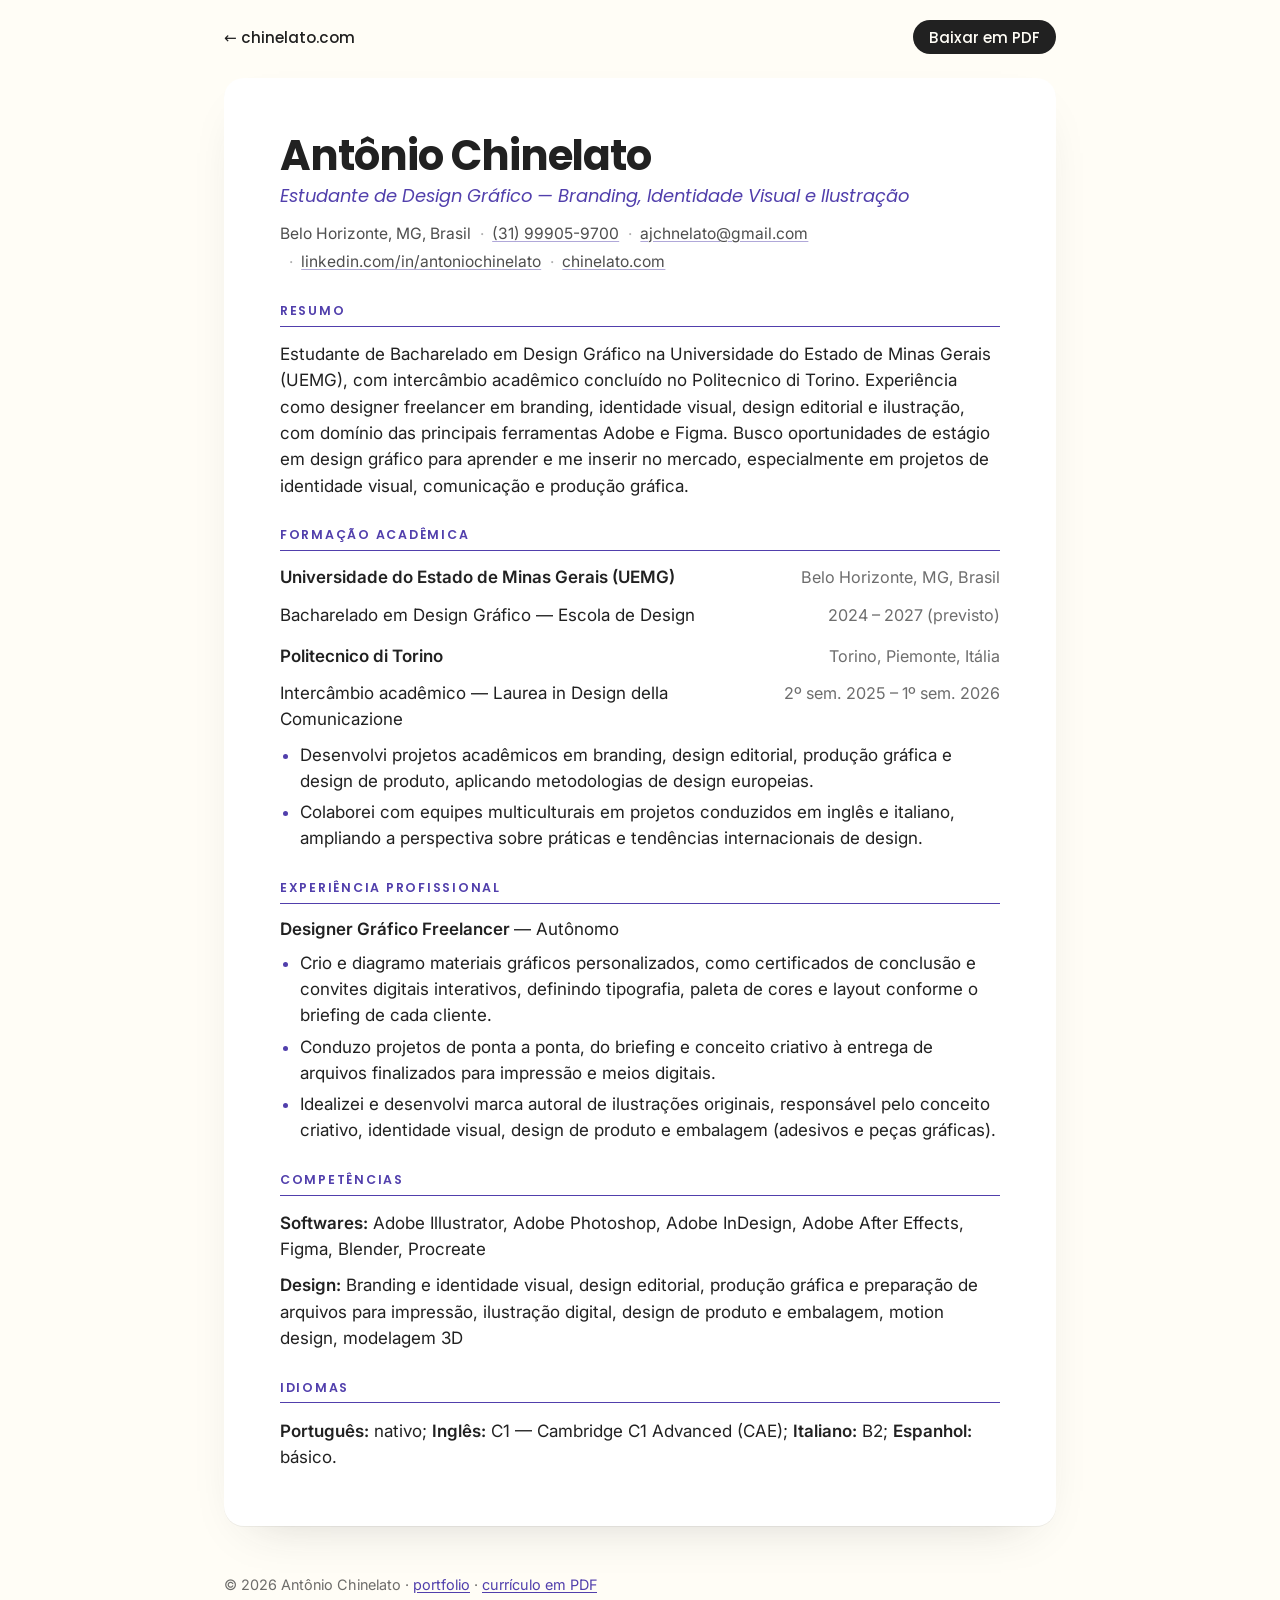
==== curriculo.html @ 6d930bae "Add résumé page and generated A4 PDF curriculo.html shares the site tokens and prints as one A4 page" ====
<!DOCTYPE html>
<html lang="pt-BR" class="no-js">
<head>
  <meta charset="utf-8">
  <meta name="viewport" content="width=device-width, initial-scale=1">
  <title>Currículo — Antônio Chinelato</title>
  <meta name="description" content="Currículo de Antônio Chinelato, estudante de Design Gráfico na UEMG com intercâmbio no Politecnico di Torino. Branding, identidade visual, design editorial e ilustração.">
  <meta name="author" content="Antônio Chinelato">
  <meta name="theme-color" content="#513fac">
  <link rel="canonical" href="https://chinelato.com/curriculo.html">
  <meta property="og:type" content="profile">
  <meta property="og:locale" content="pt_BR">
  <meta property="og:title" content="Currículo — Antônio Chinelato">
  <meta property="og:description" content="Estudante de Design Gráfico — Branding, Identidade Visual e Ilustração.">
  <meta property="og:url" content="https://chinelato.com/curriculo.html">
  <meta property="og:image" content="https://chinelato.com/assets/img/og-image.jpg">
  <link rel="icon" href="favicon.svg" type="image/svg+xml">
  <link rel="apple-touch-icon" href="apple-touch-icon.png">
  <link rel="preconnect" href="https://fonts.googleapis.com">
  <link rel="preconnect" href="https://fonts.gstatic.com" crossorigin>
  <link rel="stylesheet" href="https://fonts.googleapis.com/css2?family=Inter:wght@400;600&family=Poppins:ital,wght@0,500;0,600;0,700;1,400&display=swap">
  <link rel="stylesheet" href="css/style.css">
  <link rel="stylesheet" href="css/curriculo.css">
  <script>document.documentElement.className = document.documentElement.className.replace('no-js', 'js');</script>
</head>
<body class="cv">
  <a class="skip-link" href="#conteudo">Pular para o conteúdo</a>

  <nav class="cv-nav" aria-label="Página">
    <a class="cv-nav__back" href="index.html"><span aria-hidden="true">←</span> chinelato.com</a>
    <a class="cv-nav__pdf" href="curriculo-antonio-chinelato.pdf" type="application/pdf">Baixar em PDF</a>
  </nav>

  <main class="cv-page" id="conteudo">
    <header class="cv-header">
      <h1>Antônio Chinelato</h1>
      <p class="cv-role">Estudante de Design Gráfico — Branding, Identidade Visual e Ilustração</p>
      <ul class="cv-contact">
        <li>Belo Horizonte, MG, Brasil</li>
        <li><a href="tel:+5531999059700">(31) 99905-9700</a></li>
        <li><a href="mailto:ajchnelato@gmail.com">ajchnelato@gmail.com</a></li>
        <li><a href="https://www.linkedin.com/in/antoniochinelato" rel="me noopener" target="_blank">linkedin.com/in/antoniochinelato</a></li>
        <li><a href="https://chinelato.com/">chinelato.com</a></li>
      </ul>
    </header>

    <section class="cv-section" aria-labelledby="cv-resumo">
      <h2 id="cv-resumo">Resumo</h2>
      <p>Estudante de Bacharelado em Design Gráfico na Universidade do Estado de Minas Gerais (UEMG), com intercâmbio acadêmico concluído no Politecnico di Torino. Experiência como designer freelancer em branding, identidade visual, design editorial e ilustração, com domínio das principais ferramentas Adobe e Figma. Busco oportunidades de estágio em design gráfico para aprender e me inserir no mercado, especialmente em projetos de identidade visual, comunicação e produção gráfica.</p>
    </section>

    <section class="cv-section" aria-labelledby="cv-formacao">
      <h2 id="cv-formacao">Formação acadêmica</h2>

      <article class="cv-entry">
        <h3>Universidade do Estado de Minas Gerais (UEMG)</h3>
        <p class="cv-entry__where">Belo Horizonte, MG, Brasil</p>
        <p class="cv-entry__what">Bacharelado em Design Gráfico — Escola de Design</p>
        <p class="cv-entry__when">2024 – 2027 (previsto)</p>
      </article>

      <article class="cv-entry">
        <h3>Politecnico di Torino</h3>
        <p class="cv-entry__where">Torino, Piemonte, Itália</p>
        <p class="cv-entry__what">Intercâmbio acadêmico — Laurea in Design della Comunicazione</p>
        <p class="cv-entry__when">2º sem. 2025 – 1º sem. 2026</p>
        <ul class="cv-list">
          <li>Desenvolvi projetos acadêmicos em branding, design editorial, produção gráfica e design de produto, aplicando metodologias de design europeias.</li>
          <li>Colaborei com equipes multiculturais em projetos conduzidos em inglês e italiano, ampliando a perspectiva sobre práticas e tendências internacionais de design.</li>
        </ul>
      </article>
    </section>

    <section class="cv-section" aria-labelledby="cv-experiencia">
      <h2 id="cv-experiencia">Experiência profissional</h2>

      <article class="cv-entry">
        <h3>Designer Gráfico Freelancer <span class="cv-entry__org">— Autônomo</span></h3>
        <ul class="cv-list">
          <li>Crio e diagramo materiais gráficos personalizados, como certificados de conclusão e convites digitais interativos, definindo tipografia, paleta de cores e layout conforme o briefing de cada cliente.</li>
          <li>Conduzo projetos de ponta a ponta, do briefing e conceito criativo à entrega de arquivos finalizados para impressão e meios digitais.</li>
          <li>Idealizei e desenvolvi marca autoral de ilustrações originais, responsável pelo conceito criativo, identidade visual, design de produto e embalagem (adesivos e peças gráficas).</li>
        </ul>
      </article>
    </section>

    <section class="cv-section" aria-labelledby="cv-competencias">
      <h2 id="cv-competencias">Competências</h2>
      <p><strong>Softwares:</strong> Adobe Illustrator, Adobe Photoshop, Adobe InDesign, Adobe After Effects, Figma, Blender, Procreate</p>
      <p><strong>Design:</strong> Branding e identidade visual, design editorial, produção gráfica e preparação de arquivos para impressão, ilustração digital, design de produto e embalagem, motion design, modelagem 3D</p>
    </section>

    <section class="cv-section" aria-labelledby="cv-idiomas">
      <h2 id="cv-idiomas">Idiomas</h2>
      <p><strong>Português:</strong> nativo; <strong>Inglês:</strong> C1 — Cambridge C1 Advanced (CAE); <strong>Italiano:</strong> B2; <strong>Espanhol:</strong> básico.</p>
    </section>
  </main>

  <footer class="cv-footer">
    <p>© 2026 Antônio Chinelato · <a href="index.html">portfolio</a> · <a href="curriculo-antonio-chinelato.pdf" type="application/pdf">currículo em PDF</a></p>
  </footer>
</body>
</html>
---- css/style.css ----
/* =========================================================
   Antônio Chinelato — Portfolio 2026
   Palette and type lifted from the original PDF.
   ========================================================= */

:root {
  --cream: #fffdf6;
  --purple: #513fac;
  --ink: #212121;

  --cibho: #2e174c;
  --cibho-teal: #34abab;
  --cibho-yellow: #fec40e;

  --aslain: #2a899a;
  --aslain-deep: #23788a; /* darkened only behind body text (WCAG AA) */

  --estasong: #2884bc;
  --estasong-deep: #1f74a8; /* idem */
  --estasong-pink: #fd72be;

  --font-display:
    "Poppins", ui-sans-serif, system-ui, -apple-system, "Segoe UI", sans-serif;
  --font-body:
    "Inter", ui-sans-serif, system-ui, -apple-system, "Segoe UI", sans-serif;

  --gutter: clamp(1.25rem, 5vw, 5rem);
  --max: 76rem;
  --radius: 1.25rem;
  --section-y: clamp(4rem, 10vw, 8rem);

  --ease: cubic-bezier(0.22, 0.61, 0.36, 1);
  --dur: 0.75s;

  --text: clamp(1.0625rem, 0.95vw + 0.8rem, 1.25rem);
}

/* ---------- reset ---------- */
*,
*::before,
*::after {
  box-sizing: border-box;
}
html {
  -webkit-text-size-adjust: 100%;
  scroll-padding-top: 5.5rem;
}
body {
  margin: 0;
  background: var(--cream);
  color: var(--ink);
  font: 400 var(--text) / 1.6 var(--font-body);
  -webkit-font-smoothing: antialiased;
  overflow-x: clip;
}
img {
  display: block;
  max-width: 100%;
  height: auto;
}
figure {
  margin: 0;
}
ul,
ol {
  margin: 0;
  padding: 0;
  list-style: none;
}
h1,
h2,
h3,
p {
  margin: 0;
}
a {
  color: inherit;
}
strong {
  font-weight: 600;
}

@media (prefers-reduced-motion: no-preference) {
  html {
    scroll-behavior: smooth;
  }
}

:focus-visible {
  outline: 3px solid var(--purple);
  outline-offset: 3px;
  box-shadow: 0 0 0 7px var(--cream);
  border-radius: 0.25rem;
}

.visually-hidden {
  position: absolute !important;
  width: 1px;
  height: 1px;
  padding: 0;
  margin: -1px;
  overflow: hidden;
  clip: rect(0 0 0 0);
  clip-path: inset(50%);
  white-space: nowrap;
  border: 0;
}

.skip-link {
  position: fixed;
  top: 0.75rem;
  left: 0.75rem;
  z-index: 100;
  padding: 0.6rem 1rem;
  background: var(--ink);
  color: var(--cream);
  font: 500 0.95rem var(--font-display);
  border-radius: 999px;
  transform: translateY(-200%);
  transition: transform 0.2s var(--ease);
}
.skip-link:focus {
  transform: none;
}

.container {
  width: min(100% - 2 * var(--gutter), var(--max));
  margin-inline: auto;
}

/* ---------- header / nav ---------- */
.site-header {
  position: fixed;
  inset: 0 0 auto 0;
  z-index: 50;
  transition:
    background 0.35s var(--ease),
    box-shadow 0.35s var(--ease),
    padding 0.35s var(--ease);
  padding-block: clamp(0.75rem, 1.5vw, 1.25rem);
}
.site-header.is-scrolled {
  background: color-mix(in srgb, var(--cream) 85%, transparent);
  backdrop-filter: blur(14px);
  -webkit-backdrop-filter: blur(14px);
  box-shadow: 0 1px 0 rgba(47, 47, 47, 0.08);
  padding-block: 0.55rem;
}
.nav {
  width: min(100% - 2 * var(--gutter), var(--max));
  margin-inline: auto;
  display: flex;
  align-items: center;
  justify-content: space-between;
  gap: 1rem;
}
.nav__brand {
  font: 600 clamp(1rem, 1.4vw, 1.2rem) / 1.05 var(--font-display);
  letter-spacing: -0.01em;
  text-decoration: none;
  color: var(--ink);
  padding: 0.5rem 0;
}
.nav__links {
  display: flex;
  gap: 0.2rem;
  flex-shrink: 0;
  padding: 0.3rem;
  background: var(--ink);
  border-radius: 999px;
}
.nav__links a {
  display: block;
  padding: 0.5rem clamp(0.7rem, 1.4vw, 1.05rem);
  border-radius: 999px;
  color: var(--cream);
  font: 500 0.95rem / 1 var(--font-display);
  text-decoration: none;
  transition:
    background 0.25s var(--ease),
    color 0.25s var(--ease);
}
.nav__links a:hover {
  background: rgba(255, 253, 246, 0.14);
}
.nav__links a[aria-current] {
  background: var(--purple);
}
.nav__links a:focus-visible {
  box-shadow: none;
  outline-color: var(--cream);
  outline-offset: -3px;
}

/* ---------- hero ---------- */
.hero {
  --cols: minmax(0, 1fr) clamp(9rem, 34vw, 34rem);
  --hero-size: clamp(2.4rem, 12.3vw, 13.5rem);
  position: relative;
  display: grid;
  grid-template-columns: var(--cols);
  grid-template-rows: 1fr auto minmax(6rem, 0.28fr);
  min-height: 100vh;
  min-height: 100svh;
  background: var(--cream);
  overflow: hidden;
}
.hero__column {
  grid-column: 2;
  grid-row: 1 / -1;
  background: var(--ink);
  transform-origin: top;
  animation: hero-column 1s var(--ease) both;
}
.hero__name {
  grid-column: 2;
  grid-row: 1;
  align-self: end;
  justify-self: end;
  z-index: 2;
  margin: 0;
  padding: 0 clamp(1rem, 3.5vw, 3.75rem) clamp(0.75rem, 2vw, 1.5rem) 0;
  color: var(--cream);
  font: 600 clamp(1.3rem, 3.5vw, 3.75rem) / 1.08 var(--font-display);
  letter-spacing: -0.02em;
  text-align: right;
  animation: fade-up 0.9s var(--ease) 0.55s both;
}
.hero__name-line {
  display: block;
}

.hero__band {
  position: relative;
  isolation: isolate;
  grid-column: 1 / -1;
  grid-row: 2;
  display: grid;
  grid-template-columns: var(--cols);
  align-items: center;
  padding-block: 0.04em;
  font: 700 var(--hero-size) / 1.02 var(--font-display);
  letter-spacing: -0.045em;
  color: var(--cream);
  z-index: 1;
}
.hero__band::before {
  content: "";
  position: absolute;
  inset: 0;
  z-index: -1;
  background: var(--purple);
  transform-origin: left;
  animation: hero-band 0.95s var(--ease) 0.15s both;
}
.hero__word {
  display: block;
  white-space: nowrap;
}
.hero__word--a {
  padding-left: var(--gutter);
}
.hero__word--b {
  padding-left: clamp(0.6rem, 2vw, 2.25rem);
}
.hero__word .ch {
  display: inline-block;
  animation: rise 0.9s var(--ease) both;
  animation-delay: calc(0.55s + var(--i) * 45ms);
}
.hero__word:not(.is-split) {
  animation: rise 0.9s var(--ease) 0.55s both;
}

.hero__foot {
  grid-column: 1;
  grid-row: 3;
  align-self: end;
  display: flex;
  align-items: flex-end;
  justify-content: space-between;
  gap: 1rem;
  padding: 0 var(--gutter) clamp(1.25rem, 3vw, 2.5rem);
  animation: fade-up 0.9s var(--ease) 1.3s both;
}
.hero__caption {
  font: italic 400 clamp(0.95rem, 1.3vw, 1.15rem) / 1.3 var(--font-display);
  color: var(--purple);
}
.hero__scroll {
  font: 500 0.9rem / 1 var(--font-display);
  color: var(--ink);
  text-decoration: none;
  white-space: nowrap;
  opacity: 0.8;
  transition:
    opacity 0.3s var(--ease),
    transform 0.3s var(--ease);
}
.hero__scroll span {
  display: inline-block;
  animation: nudge 1.8s ease-in-out infinite;
}
.hero__scroll:hover {
  opacity: 1;
}
html.is-scrolled .hero__scroll {
  opacity: 0;
  pointer-events: none;
}

@keyframes hero-column {
  from {
    transform: scaleY(0);
  }
}
@keyframes hero-band {
  from {
    transform: scaleX(0);
  }
}
@keyframes rise {
  from {
    opacity: 0;
    transform: translateY(0.35em);
  }
}
@keyframes fade-up {
  from {
    opacity: 0;
    transform: translateY(0.75rem);
  }
}
@keyframes nudge {
  0%,
  100% {
    transform: translateY(0);
  }
  50% {
    transform: translateY(0.2em);
  }
}

/* ---------- shared components ---------- */
.pill {
  display: inline-block;
  padding: 0.32em 0.7em 0.38em;
  border-radius: 0.5em;
  background: var(--ink);
  color: var(--cream);
  font: 600 clamp(1.7rem, 3.6vw, 3.1rem) / 1.12 var(--font-display);
  letter-spacing: -0.02em;
  max-width: 100%;
  text-wrap: balance;
}
.pill--lg {
  font-size: clamp(1.85rem, 4.2vw, 3.6rem);
}
.pill--purple {
  background: var(--purple);
}

.kicker {
  font: italic 400 clamp(1.2rem, 1.9vw, 1.65rem) / 1.25 var(--font-display);
  letter-spacing: -0.01em;
}

.chips {
  display: flex;
  flex-wrap: wrap;
  gap: 0.55rem;
}
.chips li {
  padding: 0.5em 0.95em;
  background: var(--ink);
  color: var(--cream);
  border-radius: 0.6em;
  font: 400 clamp(0.95rem, 1.1vw, 1.1rem) / 1.2 var(--font-body);
  transition:
    transform 0.35s var(--ease),
    background 0.35s var(--ease);
}
.chips li:hover {
  transform: translateY(-3px);
  background: #3a3a3a;
}

/* ---------- about ---------- */
.about {
  background: var(--purple);
  color: var(--cream);
  padding-block: var(--section-y) clamp(3rem, 7vw, 6rem);
}
.about__grid {
  display: grid;
  grid-template-columns: minmax(0, 1.1fr) minmax(0, 0.9fr);
  gap: clamp(2.5rem, 6vw, 6rem);
  align-items: start;
}
.about__intro p {
  margin-top: 1.4rem;
  max-width: 34rem;
}
.about__intro .pill {
  margin-bottom: 0.6rem;
}
.about__tags .kicker {
  margin-bottom: 0.9rem;
}
.about__tags .chips + .kicker {
  margin-top: 2.25rem;
}

/* ---------- projects intro / index ---------- */
.projects-intro {
  background: var(--purple);
  color: var(--cream);
  padding-block: clamp(3rem, 7vw, 6rem) var(--section-y);
}
.index {
  margin-top: clamp(2rem, 4vw, 3.5rem);
  border-top: 1px solid rgba(255, 253, 246, 0.22);
  counter-reset: none;
}
.index__item a {
  display: grid;
  grid-template-columns: 3.5rem minmax(0, 1fr) minmax(0, 1.4fr);
  align-items: baseline;
  gap: 1rem 1.5rem;
  padding: 1.1rem 0.75rem;
  border-bottom: 1px solid rgba(255, 253, 246, 0.22);
  text-decoration: none;
  color: var(--cream);
  position: relative;
  transition: padding-left 0.4s var(--ease);
}
.index__item a::before {
  content: "";
  position: absolute;
  left: 0;
  top: 0;
  bottom: 0;
  width: 0.35rem;
  background: var(--accent);
  transform: scaleY(0);
  transform-origin: bottom;
  transition: transform 0.4s var(--ease);
}
.index__item a:hover::before,
.index__item a:focus-visible::before {
  transform: scaleY(1);
}
.index__item a:hover {
  padding-left: 1.5rem;
}
.index__num {
  font: 500 0.95rem var(--font-display);
  opacity: 0.7;
}
.index__name {
  font: 600 clamp(1.4rem, 2.4vw, 2rem) / 1.1 var(--font-display);
  letter-spacing: -0.02em;
}
.index__type {
  font: italic 400 clamp(0.95rem, 1.2vw, 1.1rem) / 1.35 var(--font-display);
  opacity: 0.85;
}

/* ---------- project blocks ---------- */
.project__hero {
  display: grid;
  grid-template-rows: 1fr auto;
  min-height: clamp(26rem, 78vh, 46rem);
  padding: clamp(6rem, 14vh, 8rem) var(--gutter) clamp(2rem, 5vw, 3.5rem);
  color: var(--cream);
}
.project__logo {
  place-self: center;
  width: min(100%, 58rem);
  height: auto;
}
.project__logo--aslain {
  width: min(70%, 40rem);
}
.project__logo--estasong {
  width: min(85%, 40rem);
}
.project__title {
  font: 600 clamp(1.1rem, 1.6vw, 1.35rem) / 1.3 var(--font-display);
  letter-spacing: -0.01em;
  margin-top: clamp(2rem, 6vh, 4rem);
}
.project__type {
  display: block;
  font-weight: 400;
}

.project--cibho .project__hero {
  background: var(--cibho);
}
.project--aslain .project__hero {
  background: var(--aslain);
}
.project--estasong .project__hero {
  background: var(--estasong);
}

.project__body {
  padding-block: var(--section-y);
}
.project__body--cream {
  background: var(--cream);
  color: var(--ink);
}
.project__body--cibho {
  background: var(--cibho);
  color: var(--cream);
  overflow: hidden;
}
.project__body--aslain-deep {
  background: var(--aslain-deep);
  color: var(--cream);
  padding-block: 0;
}
.project__body--estasong-deep {
  background: var(--estasong-deep);
  color: var(--cream);
  padding-block: 0;
}

.split {
  display: grid;
  grid-template-columns: minmax(0, 1fr) minmax(0, 1.15fr);
  gap: clamp(2.5rem, 6vw, 6rem);
  align-items: center;
}
.split--reverse {
  grid-template-columns: minmax(0, 1.15fr) minmax(0, 1fr);
}
.split--reverse .split__text {
  order: 2;
}
.split__text {
  max-width: 32rem;
}
.split__text p + p {
  margin-top: 1.4rem;
}

/* full-bleed text | image */
.bleed {
  display: grid;
  grid-template-columns: minmax(0, 1fr) minmax(0, 1fr);
}
.bleed__text {
  align-self: center;
  justify-self: end;
  width: min(100%, calc(var(--max) / 2));
  padding: var(--section-y) clamp(2rem, 5vw, 5rem) var(--section-y)
    var(--gutter);
}
.bleed__text p {
  max-width: 30rem;
}
.bleed__text p + p {
  margin-top: 1.4rem;
}
.bleed__media {
  position: relative;
  min-height: clamp(24rem, 80vh, 52rem);
  overflow: hidden;
}
.bleed__media img {
  position: absolute;
  inset: 0;
  width: 100%;
  height: 100%;
  object-fit: cover;
}
.bleed__media--stack {
  display: grid;
  grid-template-rows: 1fr 1fr;
}
.bleed__media--stack figure {
  position: relative;
  overflow: hidden;
}
.bleed__media--stack img {
  position: absolute;
  inset: 0;
  width: 100%;
  height: 100%;
  object-fit: cover;
}

/* image cards */
.card-img {
  border-radius: var(--radius);
  overflow: hidden;
  aspect-ratio: 3 / 4;
  background: rgba(47, 47, 47, 0.06);
}
.card-img img {
  width: 100%;
  height: 100%;
  object-fit: cover;
  transition: transform 1s var(--ease);
}
.card-img:hover img {
  transform: scale(1.04);
}
.card-img--wide {
  aspect-ratio: 16 / 9;
  grid-column: 1 / -1;
}

.pattern-grid {
  display: grid;
  grid-template-columns: 1fr 1fr;
  gap: clamp(1rem, 2vw, 1.5rem);
}
.mosaic {
  display: grid;
  grid-template-columns: 1fr 1fr;
  gap: clamp(1rem, 2vw, 1.5rem);
}
.mosaic .card-img:not(.card-img--wide) {
  aspect-ratio: 1;
}

/* CiBho? collage */
.collage--cibho {
  display: grid;
  grid-template-columns: minmax(0, 0.85fr) minmax(0, 1.15fr) minmax(0, 1fr);
  gap: clamp(2rem, 4vw, 4rem);
  align-items: center;
}
.collage__phone img {
  width: min(100%, 22rem);
  margin-inline: auto;
  filter: drop-shadow(0 30px 40px rgba(0, 0, 0, 0.35));
}
.collage__objects {
  position: relative;
  display: grid;
  gap: clamp(1rem, 3vw, 2.5rem);
}
.collage__hat {
  width: 70%;
  justify-self: end;
}
.collage__brochure {
  width: 92%;
}
.collage__objects img {
  filter: drop-shadow(0 24px 30px rgba(0, 0, 0, 0.3));
}
.collage__text p {
  max-width: 24rem;
}

.float {
  animation: float var(--t, 8s) ease-in-out var(--delay, 0s) infinite;
  transform: rotate(var(--r, 0deg));
}
@keyframes float {
  0%,
  100% {
    transform: translateY(0) rotate(var(--r, 0deg));
  }
  50% {
    transform: translateY(-14px) rotate(var(--r, 0deg));
  }
}

/* ---------- contact ---------- */
.contact__top {
  background: var(--ink);
  display: grid;
  place-items: center;
  text-align: center;
  padding: clamp(6rem, 16vh, 10rem) var(--gutter);
}
.contact__links {
  background: var(--cream);
  padding: clamp(3rem, 7vw, 5rem) var(--gutter);
  text-align: center;
}
.contact__links li + li {
  margin-top: 0.5rem;
}
.contact__links a {
  display: inline-block;
  font: italic 400 clamp(1.2rem, 2.6vw, 2.1rem) / 1.35 var(--font-display);
  color: var(--purple);
  text-decoration-thickness: 0.08em;
  text-underline-offset: 0.12em;
  transition:
    color 0.3s var(--ease),
    text-decoration-thickness 0.3s var(--ease);
  overflow-wrap: anywhere;
}
.contact__links a:hover {
  color: var(--ink);
  text-decoration-thickness: 0.14em;
}

/* ---------- footer ---------- */
.site-footer {
  background: var(--cream);
  border-top: 1px solid rgba(47, 47, 47, 0.1);
  padding: 1.5rem 0 2rem;
  font: 400 0.9rem / 1.5 var(--font-body);
  color: rgba(47, 47, 47, 0.75);
}
.site-footer__inner {
  display: flex;
  flex-wrap: wrap;
  justify-content: space-between;
  gap: 0.5rem 1.5rem;
}
.site-footer a {
  color: var(--purple);
  text-underline-offset: 0.15em;
}
.site-footer a:hover {
  color: var(--ink);
}

/* ---------- scroll reveal ---------- */
html.js .reveal {
  opacity: 0;
  transform: translateY(1.6rem);
  transition:
    opacity var(--dur) var(--ease),
    transform var(--dur) var(--ease);
  transition-delay: var(--d, 0s);
  will-change: opacity, transform;
}
html.js .reveal--zoom {
  transform: scale(0.94);
}
html.js .reveal.is-visible {
  opacity: 1;
  transform: none;
}

/* ---------- responsive ---------- */
@media (max-width: 56rem) {
  .about__grid,
  .split,
  .split--reverse {
    grid-template-columns: 1fr;
  }
  .split--reverse .split__text {
    order: 0;
  }
  .bleed {
    grid-template-columns: 1fr;
  }
  .bleed__text {
    justify-self: stretch;
    width: 100%;
    padding-inline: var(--gutter);
  }
  .bleed__media {
    min-height: 0;
    aspect-ratio: 4 / 5;
  }
  .bleed__media--stack {
    aspect-ratio: auto;
    grid-template-rows: none;
  }
  .bleed__media--stack figure {
    aspect-ratio: 16 / 10;
  }
  .collage--cibho {
    grid-template-columns: minmax(0, 1fr) minmax(0, 1fr);
  }
  .collage__text {
    grid-column: 1 / -1;
    order: -1;
  }
  .index__item a {
    grid-template-columns: 2.5rem minmax(0, 1fr);
  }
  .index__type {
    grid-column: 2;
  }
}
@media (max-width: 40rem) {
  .hero {
    --cols: minmax(0, 1fr) 44vw;
    --hero-size: clamp(2.2rem, 10.4vw, 13.5rem);
  }
  .hero__name {
    font-size: clamp(1.25rem, 6.4vw, 1.9rem);
  }
  .nav__brand {
    font-size: 0.88rem;
  }
  .nav__links a {
    padding: 0.45rem 0.6rem;
    font-size: 0.82rem;
  }
  .pattern-grid {
    gap: 0.75rem;
  }
  .mosaic {
    gap: 0.75rem;
  }
  .collage--cibho {
    grid-template-columns: 1fr;
  }
  .collage__phone img {
    width: min(70%, 18rem);
  }
  .collage__objects {
    grid-template-columns: 1fr 1fr;
    align-items: center;
  }
  .collage__hat {
    width: 100%;
  }
  .collage__brochure {
    width: 100%;
  }
}

@media (max-width: 22.5rem) {
  .nav__brand {
    display: none;
  }
}

/* ---------- reduced motion ---------- */
@media (prefers-reduced-motion: reduce) {
  *,
  *::before,
  *::after {
    animation-duration: 0.001ms !important;
    animation-iteration-count: 1 !important;
    transition-duration: 0.001ms !important;
  }
  html.js .reveal {
    opacity: 1;
    transform: none;
  }
  .float {
    animation: none;
  }
}

/* ---------- print → 16:9 slide deck (tools/build-pdf.mjs) ----------
   Each block below becomes one landscape page. Keep new sections in this list. */
@media print {
  @page {
    size: 13.333in 7.5in;
    margin: 0;
  }
  html {
    scroll-behavior: auto;
  }
  *,
  *::before,
  *::after {
    -webkit-print-color-adjust: exact;
    print-color-adjust: exact;
    animation: none !important;
    transition: none !important;
  }
  .site-header,
  .skip-link,
  .hero__scroll,
  .site-footer {
    display: none !important;
  }
  html.js .reveal {
    opacity: 1;
    transform: none;
  }
  .float {
    transform: rotate(var(--r, 0deg));
  }

  .hero,
  .about,
  .projects-intro,
  .project__hero,
  .project__body,
  .contact {
    height: 7.5in;
    overflow: hidden;
    break-after: page;
    break-inside: avoid;
  }
  .hero {
    min-height: 0;
  }
  .about,
  .projects-intro {
    display: grid;
    align-content: center;
    padding-block: 0;
  }
  .project__hero {
    min-height: 0;
    padding-block: 0.9in 0.6in;
  }
  .project__body {
    padding-block: 0;
    display: grid;
    align-content: center;
  }
  .project__body--aslain-deep,
  .project__body--estasong-deep {
    display: block;
  }
  .bleed {
    height: 7.5in;
  }
  .bleed__text {
    padding-block: 0;
  }
  .bleed__media {
    min-height: 0;
    height: 7.5in;
  }
  .collage__phone img {
    width: min(100%, 17rem);
  }
  .mosaic .card-img--wide {
    aspect-ratio: 2 / 1;
  }
  .card-img img,
  .bleed__media img {
    transform: none !important;
  }
  .contact {
    display: grid;
    grid-template-rows: 1fr auto;
    break-after: auto;
  }
  .contact__top {
    padding-block: 0;
  }
}
---- css/curriculo.css ----
/* =========================================================
   Currículo — screen layout + A4 print (tools/build-pdf.mjs)
   Uses the tokens from style.css.
   ========================================================= */

.cv { font-size: clamp(1rem, .3vw + .9rem, 1.0625rem); line-height: 1.55; }

.cv-nav {
  width: min(100% - 2 * var(--gutter), 52rem);
  margin: 0 auto;
  padding: 1.25rem 0 0;
  display: flex; justify-content: space-between; align-items: center; gap: 1rem;
  font: 500 .95rem / 1 var(--font-display);
}
.cv-nav a { text-decoration: none; color: var(--ink); }
.cv-nav__back:hover { color: var(--purple); }
.cv-nav__pdf {
  padding: .6rem 1rem;
  background: var(--ink); color: var(--cream) !important;
  border-radius: 999px;
  transition: background .25s var(--ease);
}
.cv-nav__pdf:hover { background: var(--purple); }

.cv-page {
  width: min(100% - 2 * var(--gutter), 52rem);
  margin: 1.5rem auto 3rem;
  padding: clamp(1.75rem, 5vw, 3.5rem) clamp(1.5rem, 5vw, 3.5rem);
  background: #fff;
  border-radius: var(--radius);
  box-shadow: 0 1px 0 rgba(47, 47, 47, .06), 0 20px 50px -30px rgba(47, 47, 47, .25);
}

.cv-header h1 {
  font: 700 clamp(1.9rem, 4vw, 2.6rem) / 1.05 var(--font-display);
  letter-spacing: -.025em;
}
.cv-role {
  margin-top: .35rem;
  font: italic 400 clamp(1rem, 1.4vw, 1.15rem) / 1.35 var(--font-display);
  color: var(--purple);
}
.cv-contact {
  margin-top: .9rem;
  display: flex; flex-wrap: wrap; gap: .25rem 0;
  font-size: .92em;
  color: rgba(47, 47, 47, .85);
}
.cv-contact li + li::before { content: "·"; margin: 0 .55em; color: rgba(47, 47, 47, .4); }
.cv-contact a { color: inherit; text-decoration-color: rgba(81, 63, 172, .45); text-underline-offset: .15em; }
.cv-contact a:hover { color: var(--purple); }

.cv-section { margin-top: 1.9rem; }
.cv-section h2 {
  font: 600 .78rem / 1 var(--font-display);
  letter-spacing: .14em; text-transform: uppercase;
  color: var(--purple);
  padding-bottom: .5rem; margin-bottom: .9rem;
  border-bottom: 1.5px solid var(--purple);
}
.cv-section p + p { margin-top: .6rem; }

.cv-entry {
  display: grid;
  grid-template-columns: minmax(0, 1fr) auto;
  gap: .1rem 1.5rem;
  align-items: baseline;
}
.cv-entry + .cv-entry { margin-top: 1rem; }
.cv-entry h3 { font: 600 1em / 1.35 var(--font-body); grid-column: 1; }
.cv-entry__org { font-weight: 400; }
.cv-entry__what { grid-column: 1; }
.cv-entry__where, .cv-entry__when { grid-column: 2; text-align: right; color: rgba(47, 47, 47, .7); font-size: .95em; white-space: nowrap; }
.cv-entry__where { grid-row: 1; }
.cv-entry__when { grid-row: 2; }
.cv-entry .cv-list { grid-column: 1 / -1; }

.cv-list { list-style: disc; padding-left: 1.25rem; margin-top: .45rem; }
.cv-list li + li { margin-top: .3rem; }
.cv-list li::marker { color: var(--purple); }

.cv-footer {
  width: min(100% - 2 * var(--gutter), 52rem);
  margin: 0 auto 2rem;
  font-size: .9rem; color: rgba(47, 47, 47, .7);
}
.cv-footer a { color: var(--purple); text-underline-offset: .15em; }

@media (max-width: 36rem) {
  .cv-entry { grid-template-columns: 1fr; }
  .cv-entry__where, .cv-entry__when { grid-column: 1; grid-row: auto; text-align: left; white-space: normal; }
  .cv-contact { flex-direction: column; }
  .cv-contact li + li::before { content: none; }
}

/* ---------- print: one A4 page ---------- */
@media print {
  @page { size: A4; margin: 14mm 16mm 16mm; }
  .cv { background: #fff; font-size: 10.75pt; line-height: 1.5; }
  .cv-nav, .cv-footer, .skip-link { display: none !important; }
  .cv-page { width: auto; margin: 0; padding: 0; background: none; border-radius: 0; box-shadow: none; }
  .cv-header h1 { font-size: 24pt; }
  .cv-role { font-size: 11pt; }
  .cv-contact { font-size: 10pt; margin-top: .6rem; }
  .cv-contact a { text-decoration: none; color: inherit; }
  .cv-section { margin-top: 1.1rem; break-inside: avoid; }
  .cv-section h2 { font-size: 8.5pt; margin-bottom: .6rem; padding-bottom: .35rem; }
  .cv-entry + .cv-entry { margin-top: .7rem; }
  .cv-list li + li { margin-top: .15rem; }
  a[href^="http"]::after { content: none; }
}
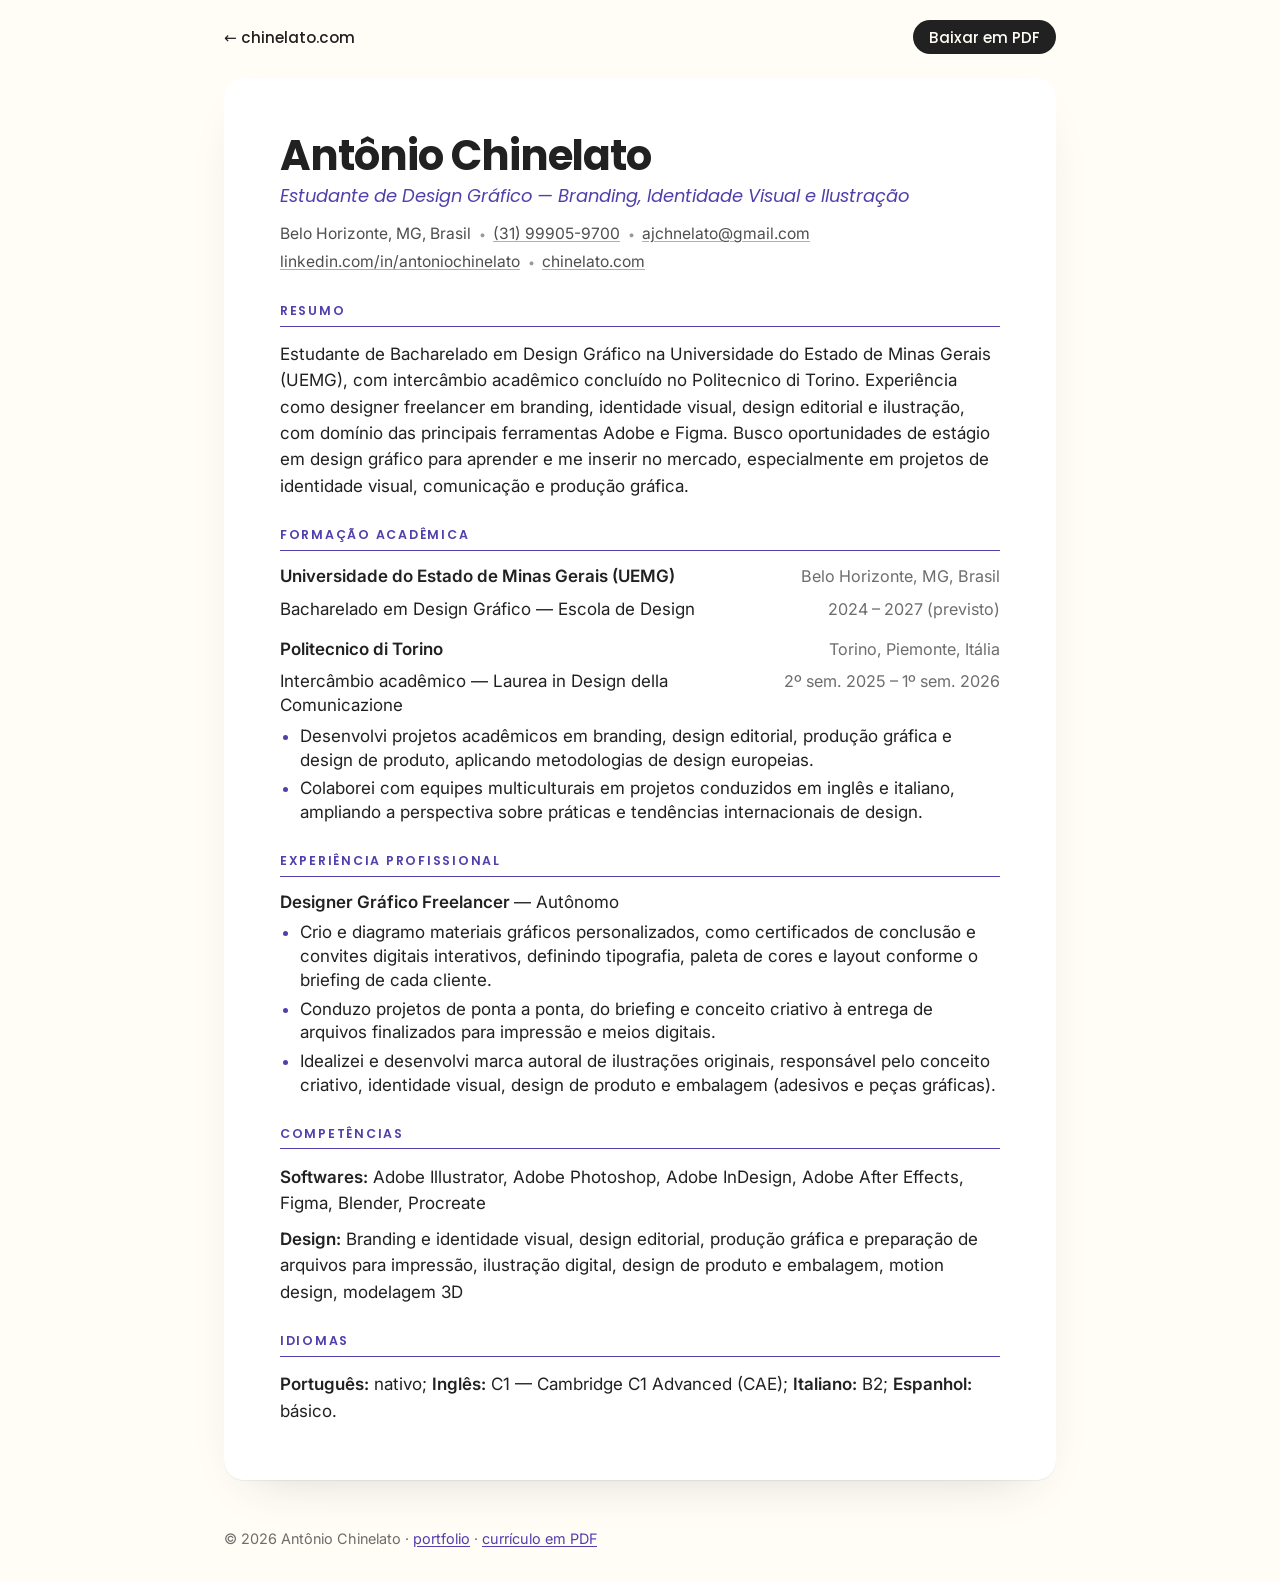
==== commit 5e428706: "Move generated PDFs to pdf/; tighten résumé header and entries Co-Authored-By: Claude Fable 5.1 <nor" ====
--- a/curriculo.html
+++ b/curriculo.html
@@ -28,7 +28,7 @@
 
   <nav class="cv-nav" aria-label="Página">
     <a class="cv-nav__back" href="index.html"><span aria-hidden="true">←</span> chinelato.com</a>
-    <a class="cv-nav__pdf" href="curriculo-antonio-chinelato.pdf" type="application/pdf">Baixar em PDF</a>
+    <a class="cv-nav__pdf" href="pdf/curriculo-antonio-chinelato.pdf" type="application/pdf">Baixar em PDF</a>
   </nav>
 
   <main class="cv-page" id="conteudo">
@@ -39,6 +39,8 @@
         <li>Belo Horizonte, MG, Brasil</li>
         <li><a href="tel:+5531999059700">(31) 99905-9700</a></li>
         <li><a href="mailto:ajchnelato@gmail.com">ajchnelato@gmail.com</a></li>
+      </ul>
+      <ul class="cv-contact">
         <li><a href="https://www.linkedin.com/in/antoniochinelato" rel="me noopener" target="_blank">linkedin.com/in/antoniochinelato</a></li>
         <li><a href="https://chinelato.com/">chinelato.com</a></li>
       </ul>
@@ -97,7 +99,7 @@
   </main>
 
   <footer class="cv-footer">
-    <p>© 2026 Antônio Chinelato · <a href="index.html">portfolio</a> · <a href="curriculo-antonio-chinelato.pdf" type="application/pdf">currículo em PDF</a></p>
+    <p>© 2026 Antônio Chinelato · <a href="index.html">portfolio</a> · <a href="pdf/curriculo-antonio-chinelato.pdf" type="application/pdf">currículo em PDF</a></p>
   </footer>
 </body>
 </html>
--- a/css/curriculo.css
+++ b/css/curriculo.css
@@ -46,7 +46,8 @@
   font-size: .92em;
   color: rgba(47, 47, 47, .85);
 }
-.cv-contact li + li::before { content: "·"; margin: 0 .55em; color: rgba(47, 47, 47, .4); }
+.cv-contact + .cv-contact { margin-top: .25rem; }
+.cv-contact li + li::before { content: "•"; margin: 0 .6em; font-size: .8em; color: rgba(47, 47, 47, .5); }
 .cv-contact a { color: inherit; text-decoration-color: rgba(81, 63, 172, .45); text-underline-offset: .15em; }
 .cv-contact a:hover { color: var(--purple); }
 
@@ -63,10 +64,12 @@
 .cv-entry {
   display: grid;
   grid-template-columns: minmax(0, 1fr) auto;
-  gap: .1rem 1.5rem;
+  gap: 0 1.5rem;
   align-items: baseline;
+  line-height: 1.4;
 }
 .cv-entry + .cv-entry { margin-top: 1rem; }
+.cv-entry p { margin-top: 0; }
 .cv-entry h3 { font: 600 1em / 1.35 var(--font-body); grid-column: 1; }
 .cv-entry__org { font-weight: 400; }
 .cv-entry__what { grid-column: 1; }
@@ -102,6 +105,7 @@
   .cv-header h1 { font-size: 24pt; }
   .cv-role { font-size: 11pt; }
   .cv-contact { font-size: 10pt; margin-top: .6rem; }
+  .cv-contact + .cv-contact { margin-top: .15rem; }
   .cv-contact a { text-decoration: none; color: inherit; }
   .cv-section { margin-top: 1.1rem; break-inside: avoid; }
   .cv-section h2 { font-size: 8.5pt; margin-bottom: .6rem; padding-bottom: .35rem; }
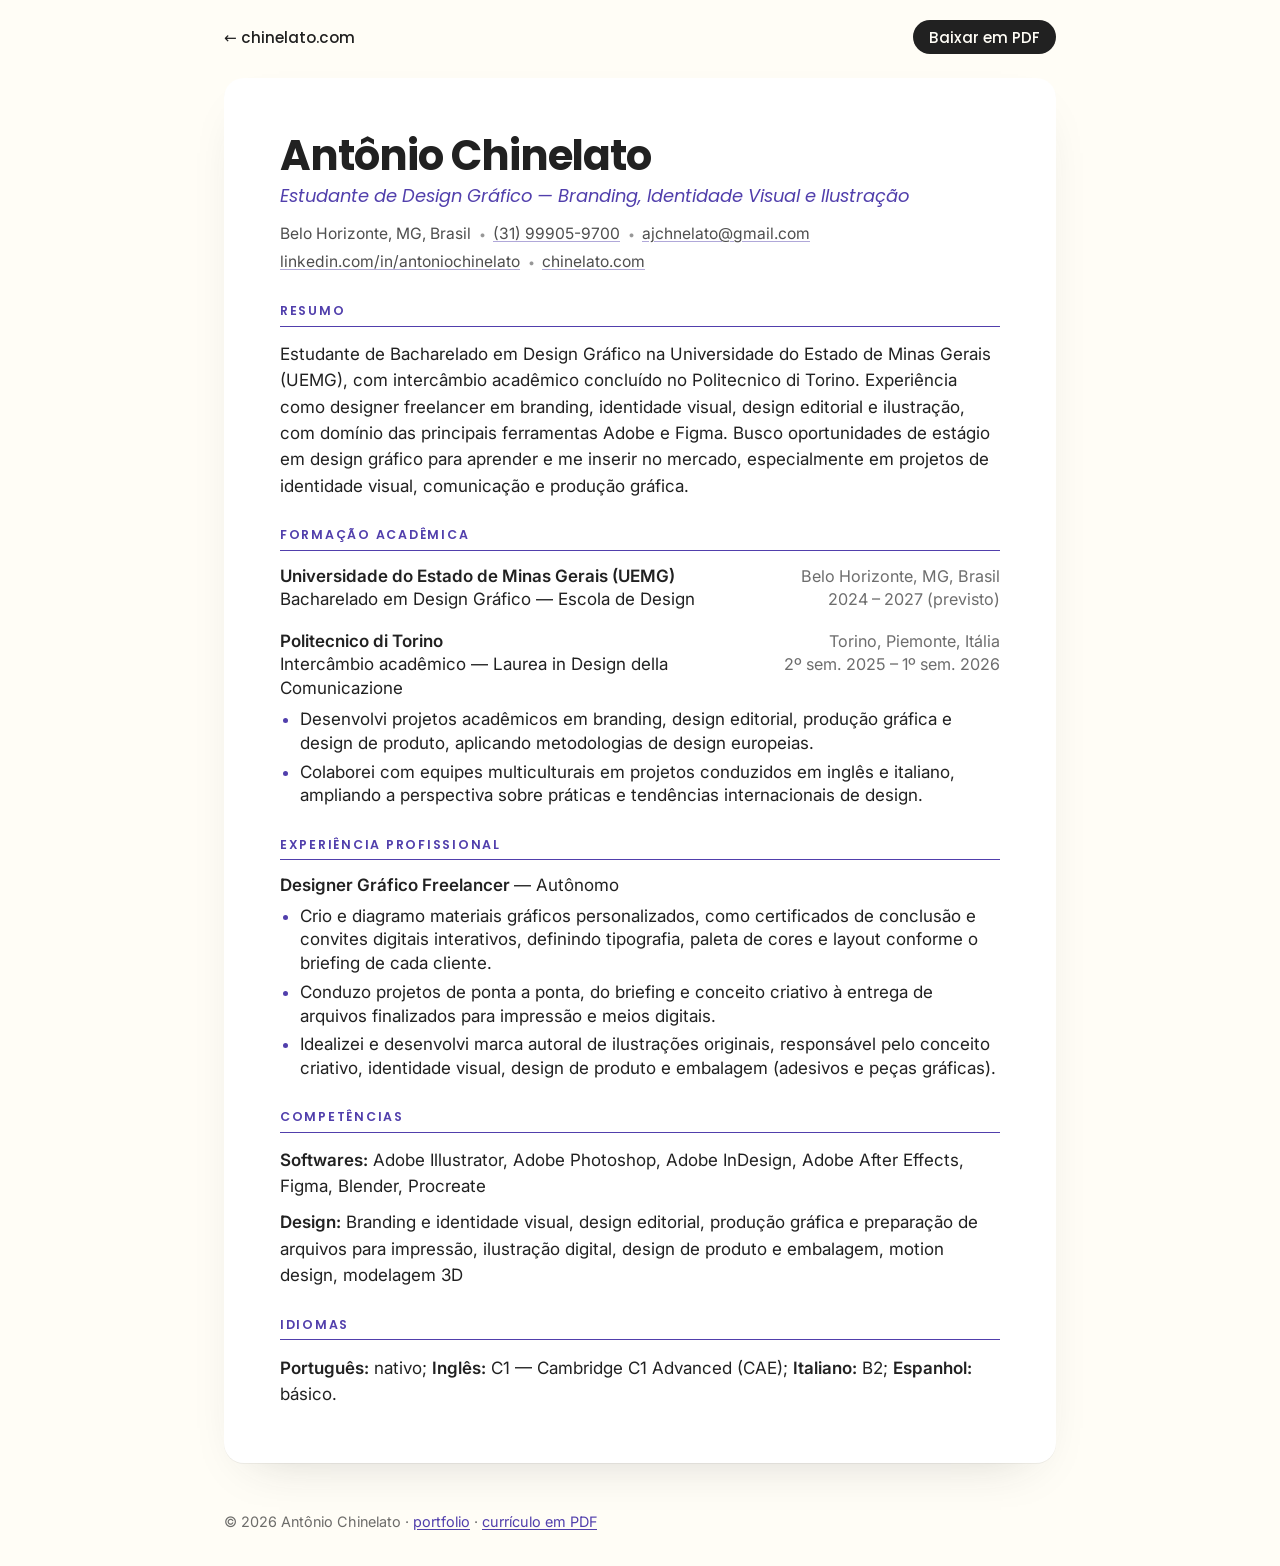
==== commit 39a15e44: "Résumé: make "Baixar em PDF" download instead of opening Co-Authored-By: Claude Opus 5 <noreply@anth" ====
--- a/curriculo.html
+++ b/curriculo.html
@@ -28,7 +28,7 @@
 
   <nav class="cv-nav" aria-label="Página">
     <a class="cv-nav__back" href="index.html"><span aria-hidden="true">←</span> chinelato.com</a>
-    <a class="cv-nav__pdf" href="pdf/curriculo-antonio-chinelato.pdf" type="application/pdf">Baixar em PDF</a>
+    <a class="cv-nav__pdf" href="pdf/curriculo-antonio-chinelato.pdf" type="application/pdf" download="curriculo-antonio-chinelato.pdf">Baixar em PDF</a>
   </nav>
 
   <main class="cv-page" id="conteudo">
--- a/css/curriculo.css
+++ b/css/curriculo.css
@@ -68,8 +68,8 @@
   align-items: baseline;
   line-height: 1.4;
 }
-.cv-entry + .cv-entry { margin-top: 1rem; }
-.cv-entry p { margin-top: 0; }
+.cv-entry + .cv-entry { margin-top: 1.15rem; }
+.cv-section .cv-entry p { margin-top: 0; }   /* beats .cv-section p + p */
 .cv-entry h3 { font: 600 1em / 1.35 var(--font-body); grid-column: 1; }
 .cv-entry__org { font-weight: 400; }
 .cv-entry__what { grid-column: 1; }
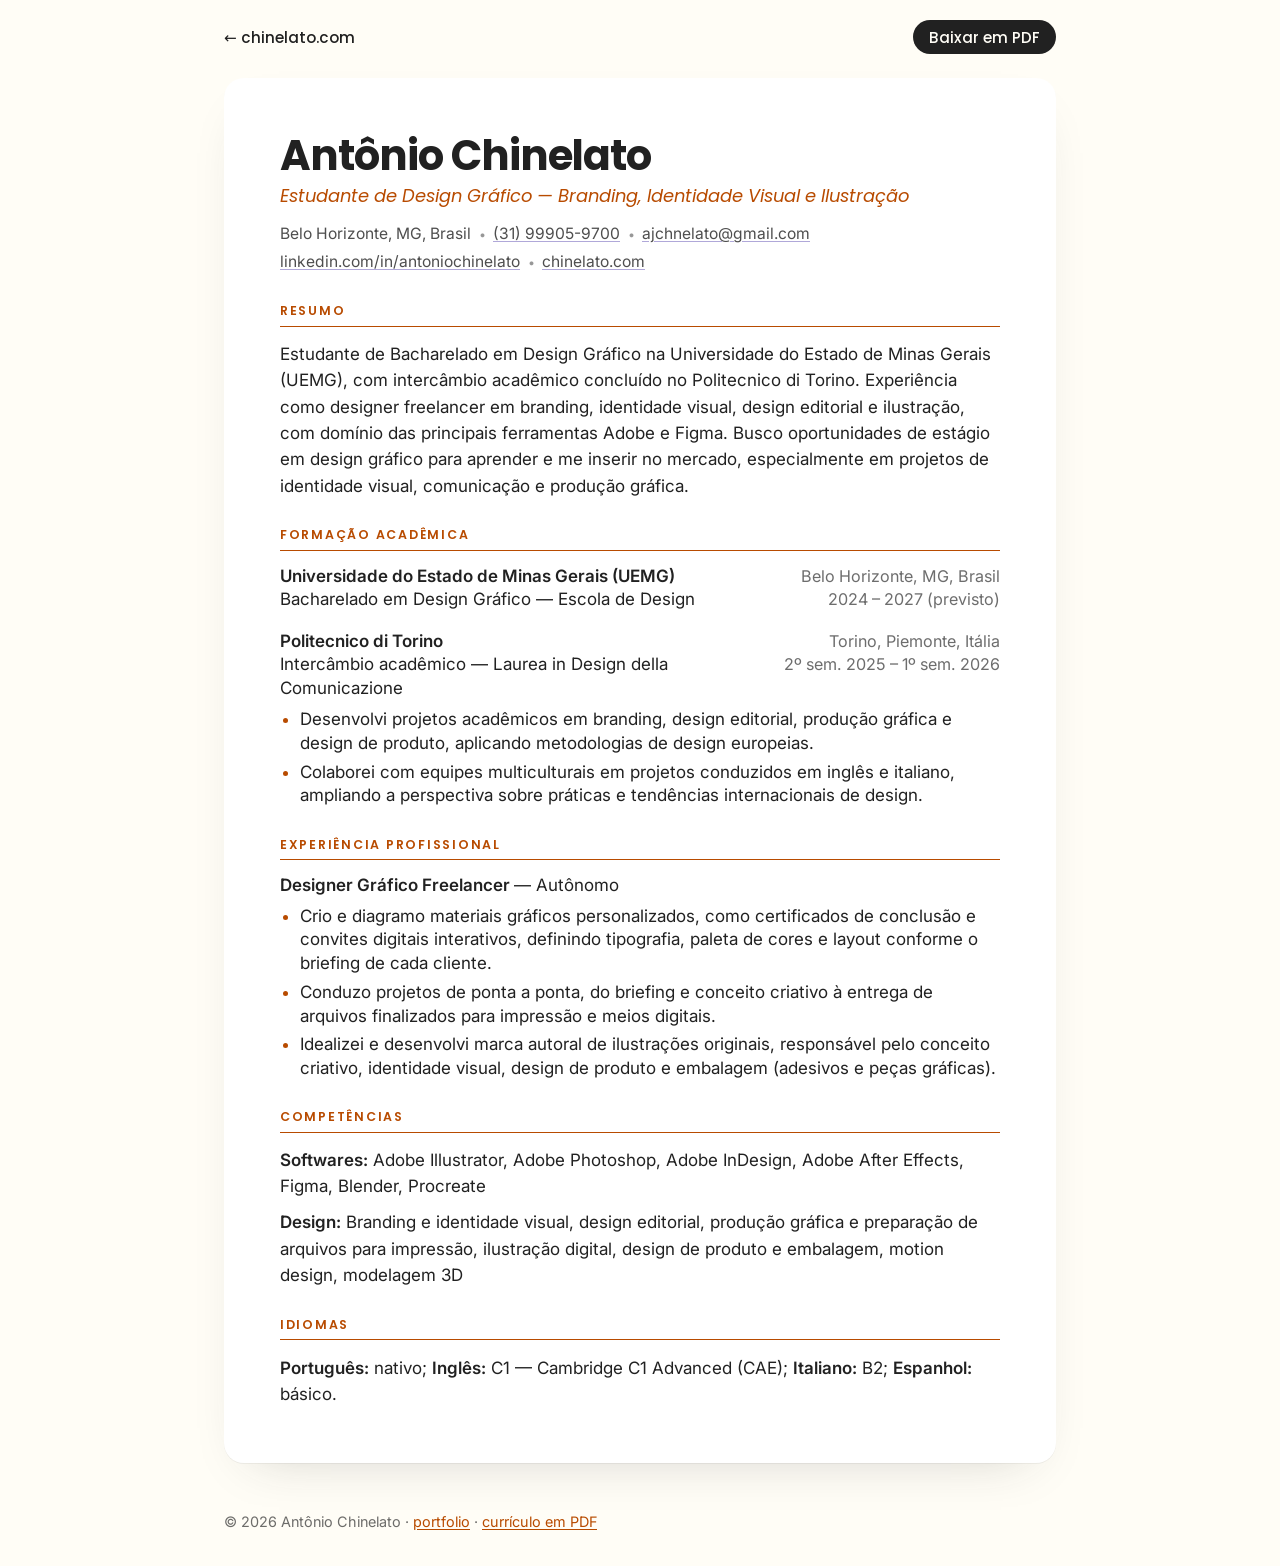
==== commit 665704f0: "Troca roxo por laranja" ====
--- a/curriculo.html
+++ b/curriculo.html
@@ -6,7 +6,7 @@
   <title>Currículo — Antônio Chinelato</title>
   <meta name="description" content="Currículo de Antônio Chinelato, estudante de Design Gráfico na UEMG com intercâmbio no Politecnico di Torino. Branding, identidade visual, design editorial e ilustração.">
   <meta name="author" content="Antônio Chinelato">
-  <meta name="theme-color" content="#513fac">
+  <meta name="theme-color" content="#b84b00">
   <link rel="canonical" href="https://chinelato.com/curriculo.html">
   <meta property="og:type" content="profile">
   <meta property="og:locale" content="pt_BR">
--- a/css/style.css
+++ b/css/style.css
@@ -5,7 +5,7 @@
 
 :root {
   --cream: #fffdf6;
-  --purple: #513fac;
+  --purple: #b84b00;
   --ink: #212121;
 
   --cibho: #2e174c;
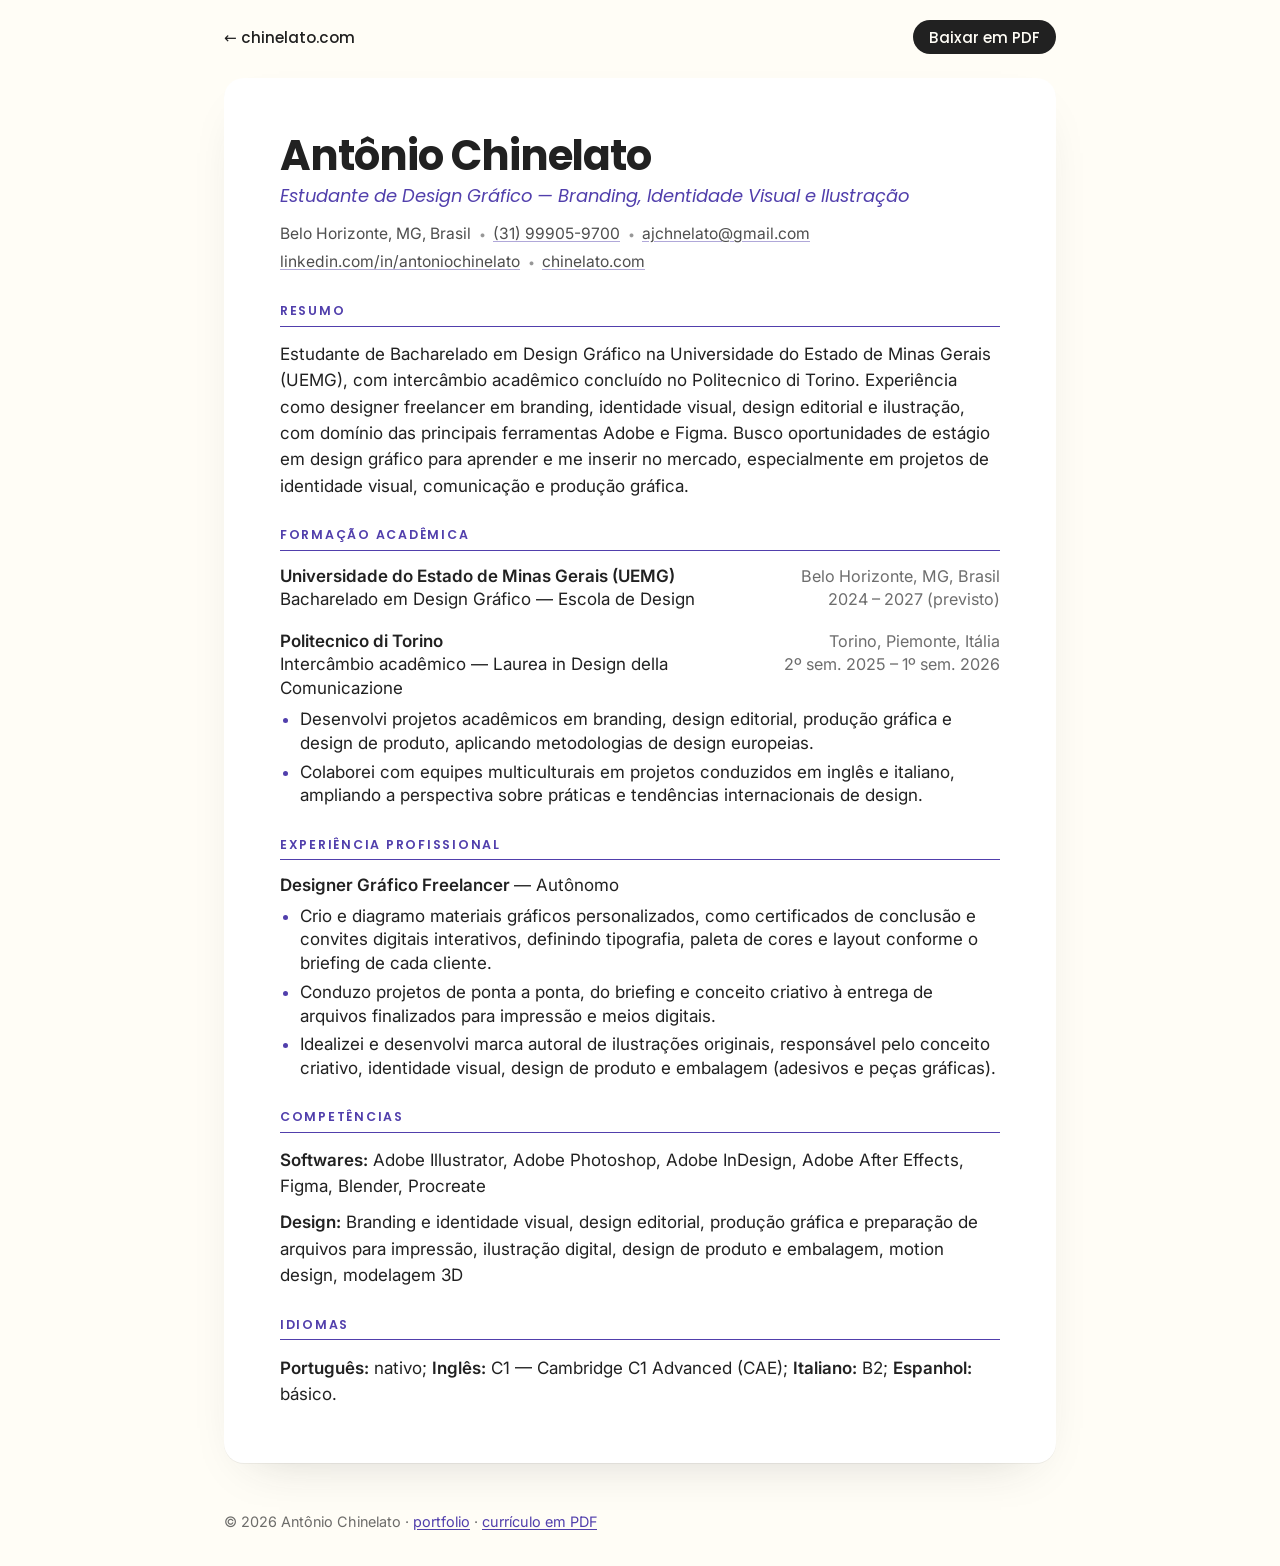
==== commit f18479e9: "Restaura roxo original" ====
--- a/curriculo.html
+++ b/curriculo.html
@@ -6,7 +6,7 @@
   <title>Currículo — Antônio Chinelato</title>
   <meta name="description" content="Currículo de Antônio Chinelato, estudante de Design Gráfico na UEMG com intercâmbio no Politecnico di Torino. Branding, identidade visual, design editorial e ilustração.">
   <meta name="author" content="Antônio Chinelato">
-  <meta name="theme-color" content="#b84b00">
+  <meta name="theme-color" content="#513fac">
   <link rel="canonical" href="https://chinelato.com/curriculo.html">
   <meta property="og:type" content="profile">
   <meta property="og:locale" content="pt_BR">
--- a/css/style.css
+++ b/css/style.css
@@ -5,7 +5,7 @@
 
 :root {
   --cream: #fffdf6;
-  --purple: #b84b00;
+  --purple: #513fac;
   --ink: #212121;
 
   --cibho: #2e174c;
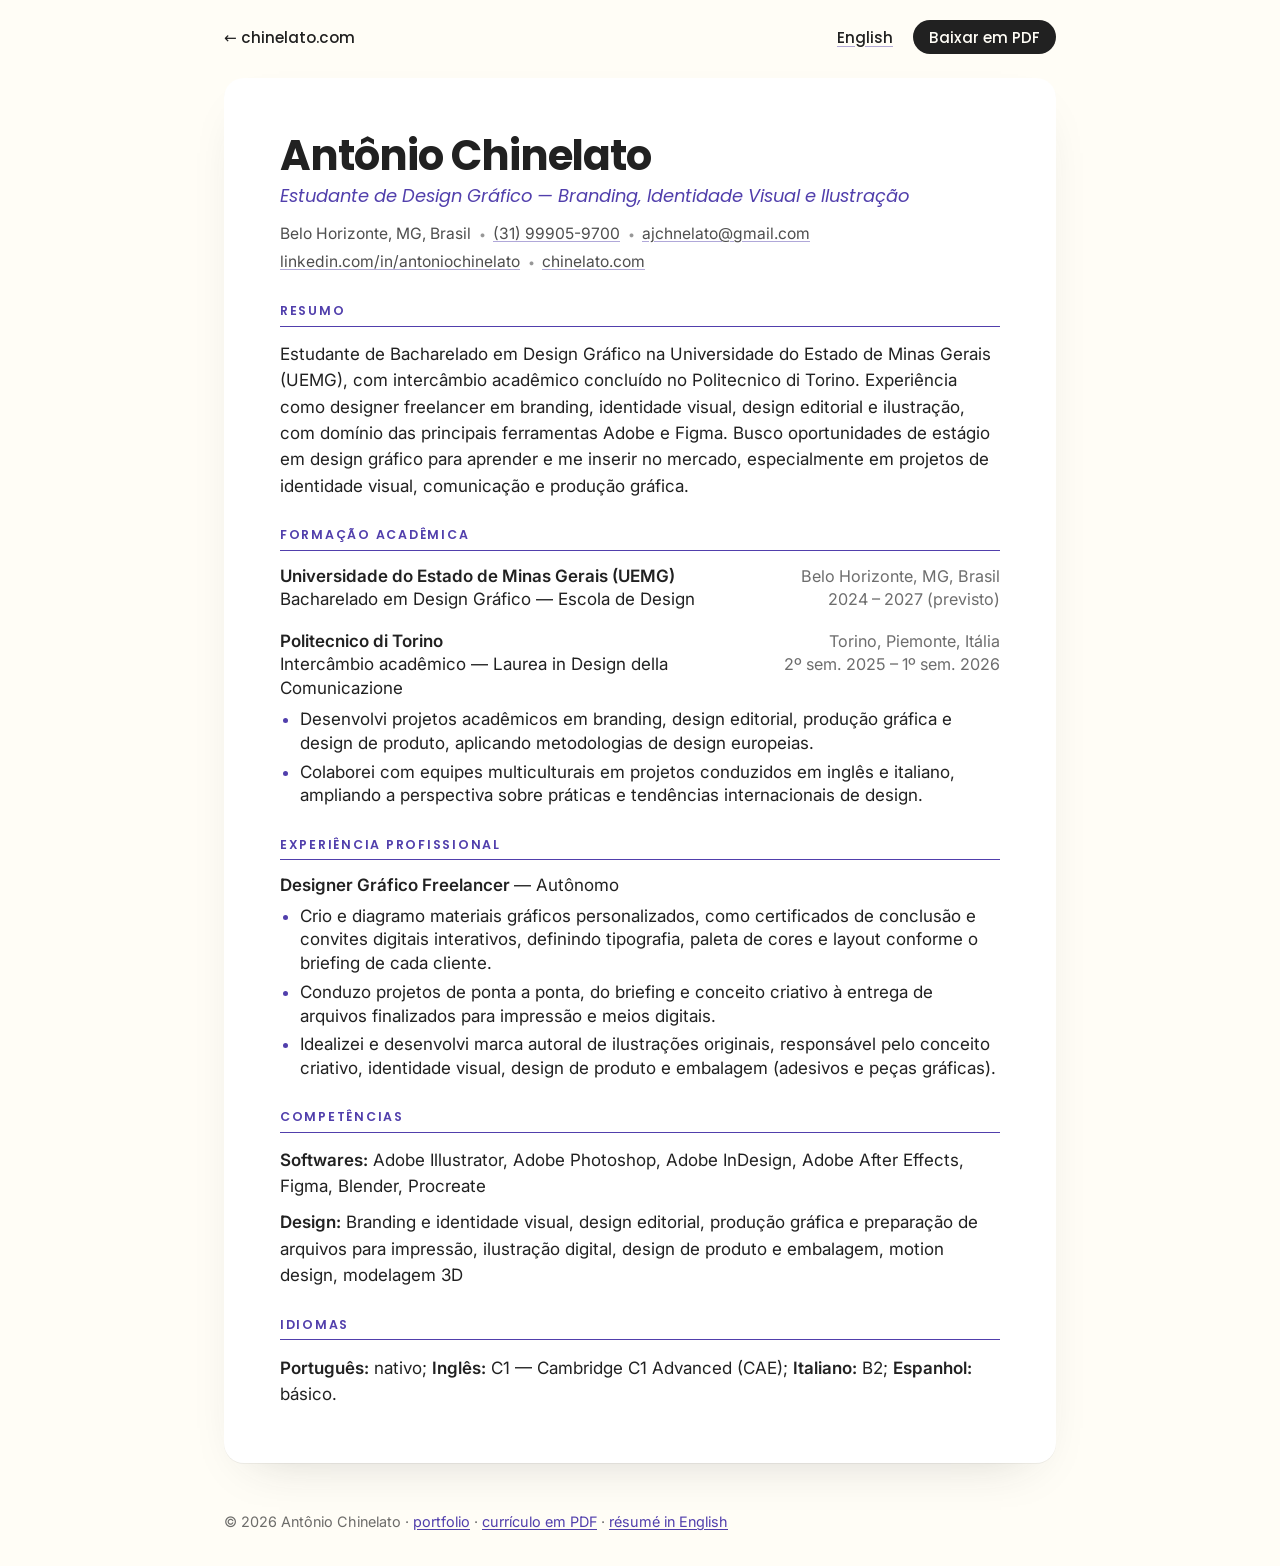
==== commit 756a9f77: "Add English résumé" ====
--- a/curriculo.html
+++ b/curriculo.html
@@ -8,8 +8,11 @@
   <meta name="author" content="Antônio Chinelato">
   <meta name="theme-color" content="#513fac">
   <link rel="canonical" href="https://chinelato.com/curriculo.html">
+  <link rel="alternate" hreflang="pt-BR" href="https://chinelato.com/curriculo.html">
+  <link rel="alternate" hreflang="en" href="https://chinelato.com/resume.html">
   <meta property="og:type" content="profile">
   <meta property="og:locale" content="pt_BR">
+  <meta property="og:locale:alternate" content="en_US">
   <meta property="og:title" content="Currículo — Antônio Chinelato">
   <meta property="og:description" content="Estudante de Design Gráfico — Branding, Identidade Visual e Ilustração.">
   <meta property="og:url" content="https://chinelato.com/curriculo.html">
@@ -28,7 +31,10 @@
 
   <nav class="cv-nav" aria-label="Página">
     <a class="cv-nav__back" href="index.html"><span aria-hidden="true">←</span> chinelato.com</a>
-    <a class="cv-nav__pdf" href="pdf/curriculo-antonio-chinelato.pdf" type="application/pdf" download="curriculo-antonio-chinelato.pdf">Baixar em PDF</a>
+    <div class="cv-nav__actions">
+      <a class="cv-nav__lang" href="resume.html" hreflang="en" lang="en">English</a>
+      <a class="cv-nav__pdf" href="pdf/curriculo-antonio-chinelato.pdf" type="application/pdf" download="curriculo-antonio-chinelato.pdf">Baixar em PDF</a>
+    </div>
   </nav>
 
   <main class="cv-page" id="conteudo">
@@ -99,7 +105,7 @@
   </main>
 
   <footer class="cv-footer">
-    <p>© 2026 Antônio Chinelato · <a href="index.html">portfolio</a> · <a href="pdf/curriculo-antonio-chinelato.pdf" type="application/pdf">currículo em PDF</a></p>
+    <p>© 2026 Antônio Chinelato · <a href="index.html">portfolio</a> · <a href="pdf/curriculo-antonio-chinelato.pdf" type="application/pdf">currículo em PDF</a> · <a href="resume.html" hreflang="en" lang="en">résumé in English</a></p>
   </footer>
 </body>
 </html>
--- a/css/curriculo.css
+++ b/css/curriculo.css
@@ -14,6 +14,9 @@
 }
 .cv-nav a { text-decoration: none; color: var(--ink); }
 .cv-nav__back:hover { color: var(--purple); }
+.cv-nav__actions { display: flex; align-items: center; gap: 1.25rem; }
+.cv-nav__lang { text-decoration: underline !important; text-decoration-color: rgba(81, 63, 172, .45) !important; text-underline-offset: .2em; }
+.cv-nav__lang:hover { color: var(--purple) !important; }
 .cv-nav__pdf {
   padding: .6rem 1rem;
   background: var(--ink); color: var(--cream) !important;
@@ -90,6 +93,10 @@
 .cv-footer a { color: var(--purple); text-underline-offset: .15em; }
 
 @media (max-width: 36rem) {
+  .cv-nav { font-size: .85rem; gap: .75rem; }
+  .cv-nav a { white-space: nowrap; }
+  .cv-nav__actions { gap: .9rem; }
+  .cv-nav__pdf { padding: .55rem .85rem; }
   .cv-entry { grid-template-columns: 1fr; }
   .cv-entry__where, .cv-entry__when { grid-column: 1; grid-row: auto; text-align: left; white-space: normal; }
   .cv-contact { flex-direction: column; }
